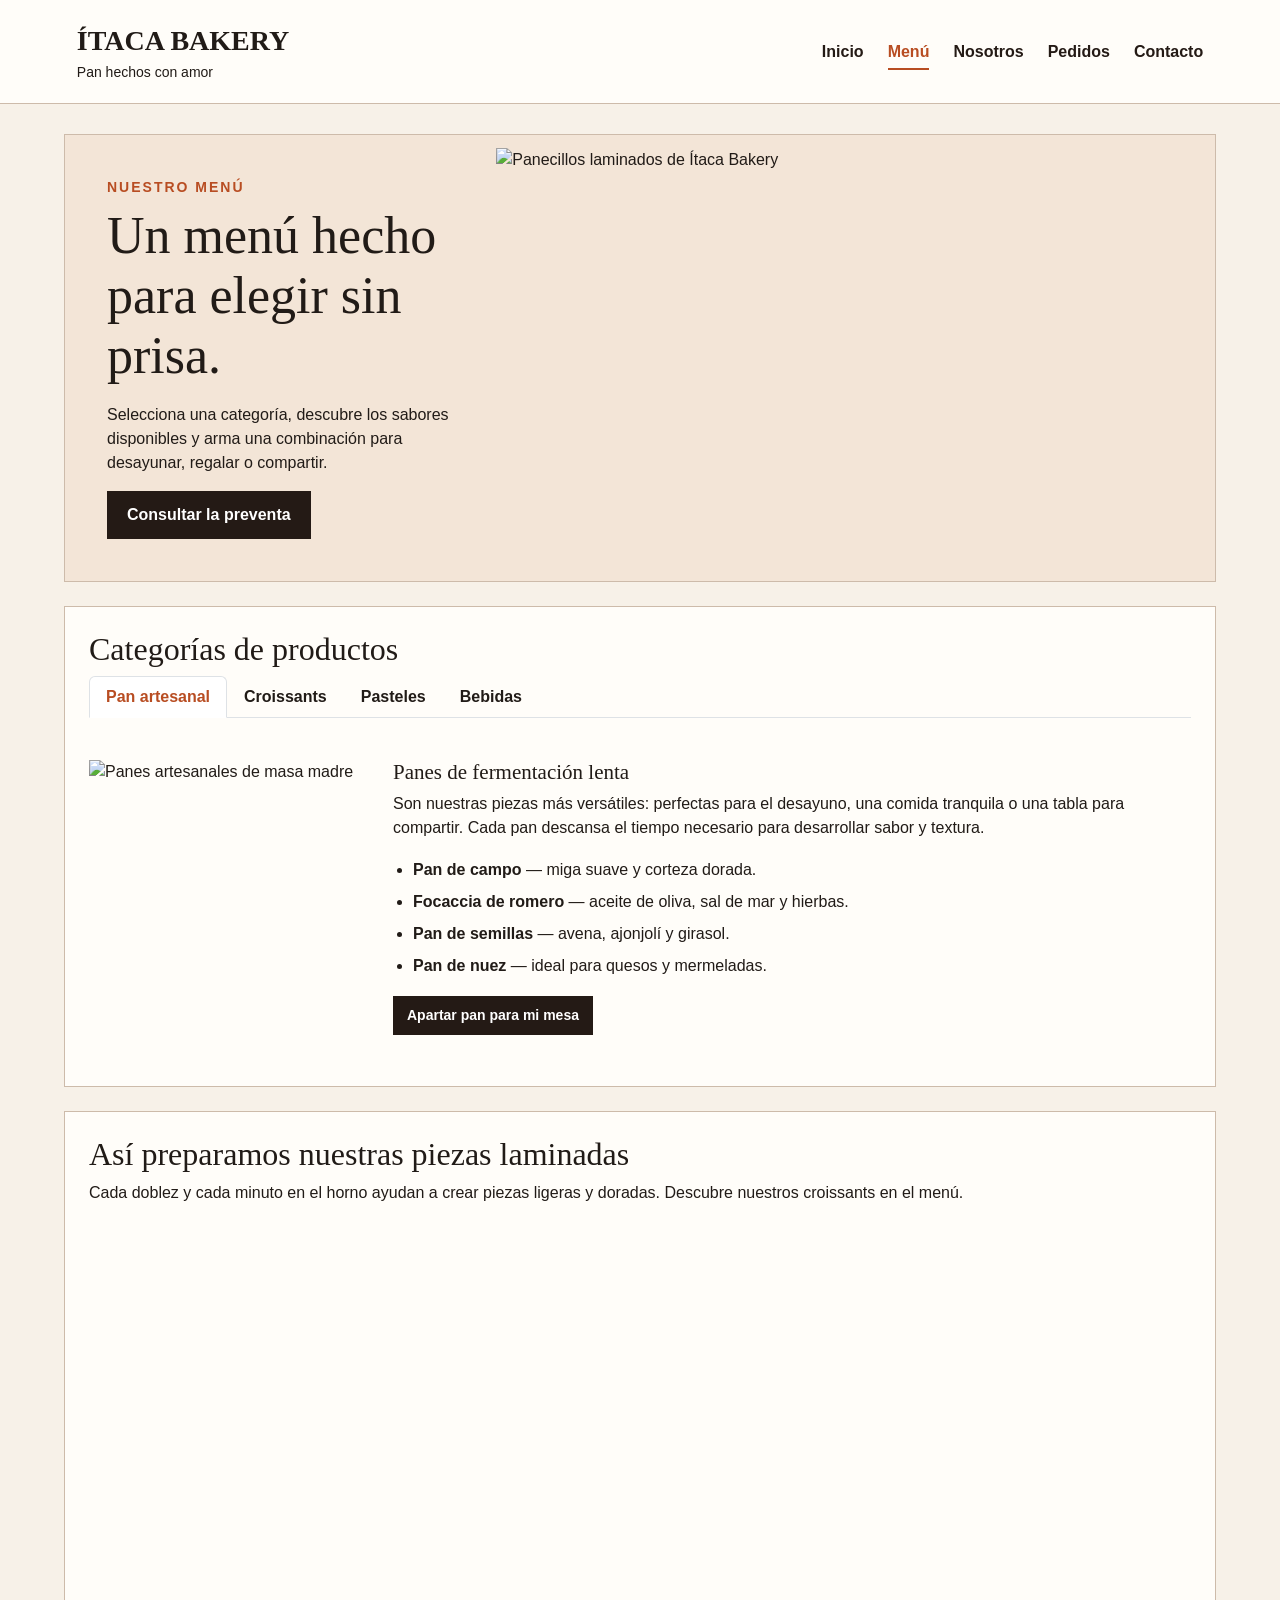
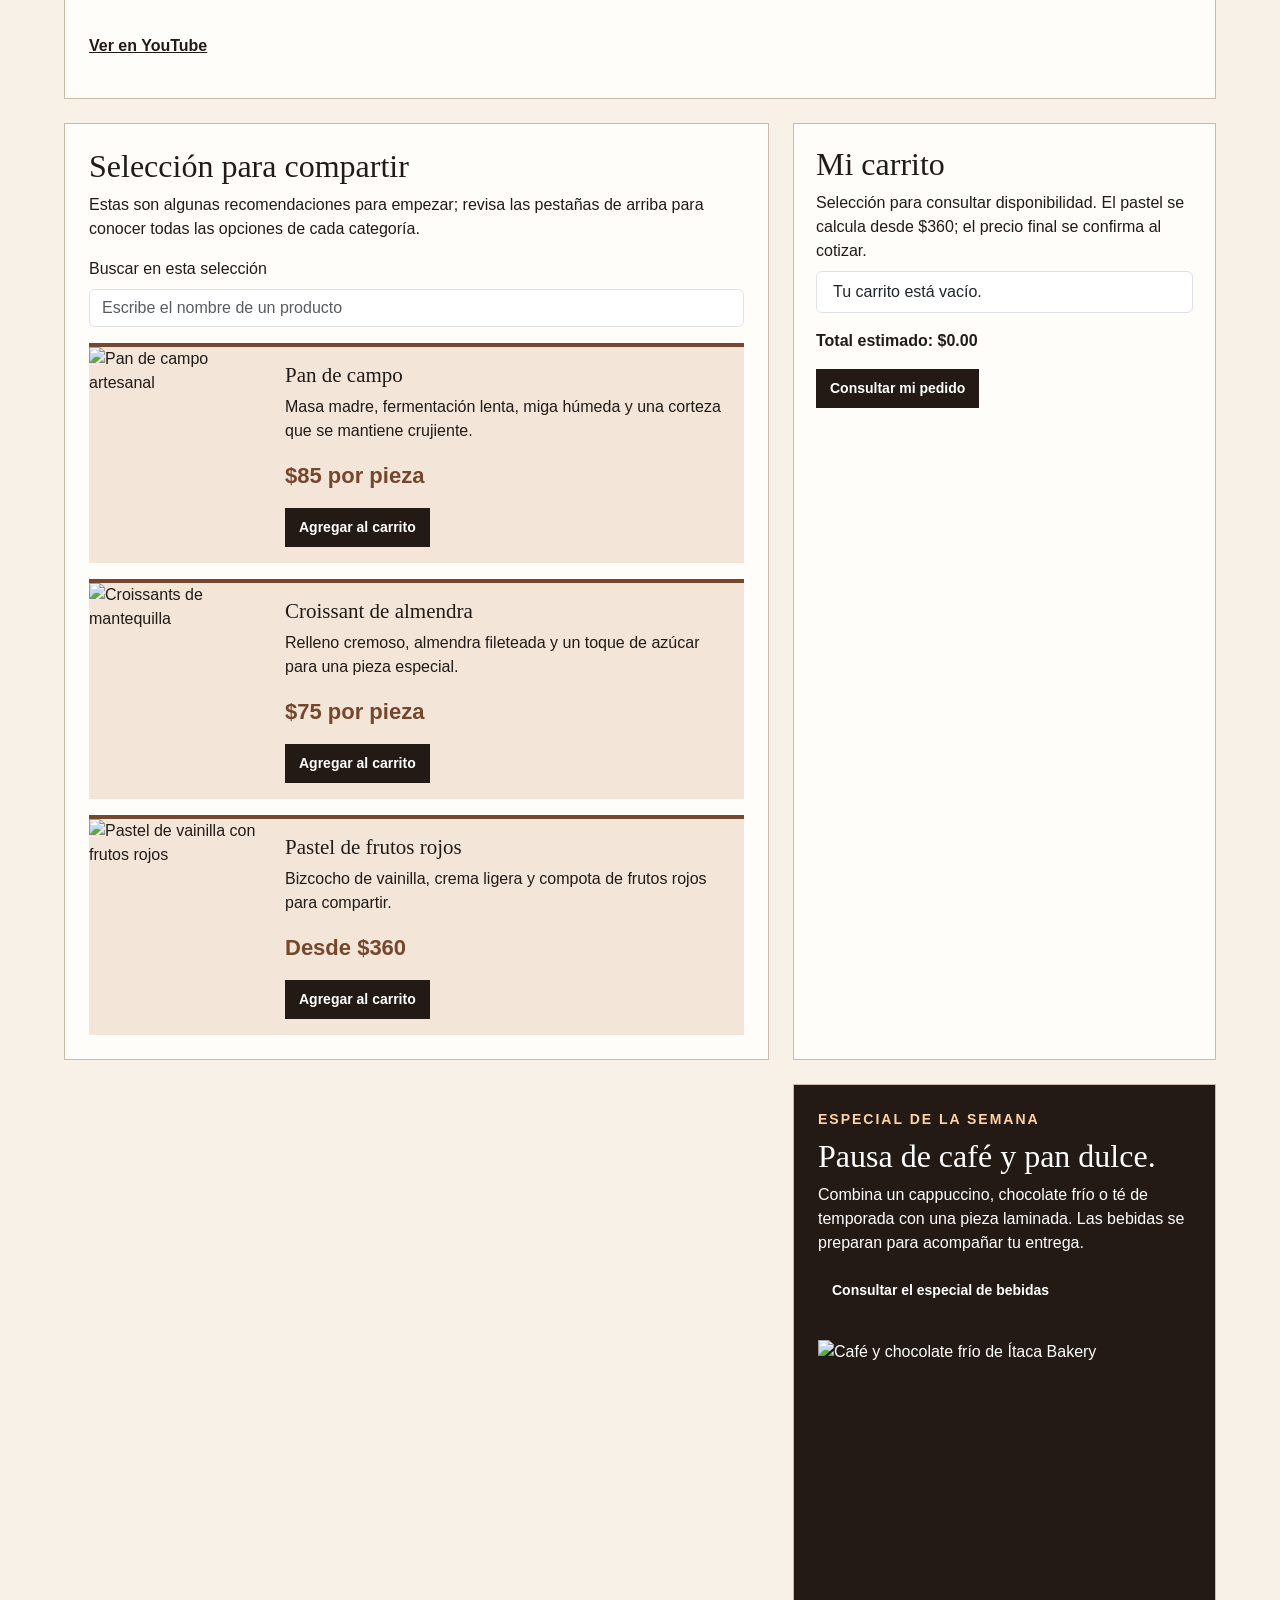
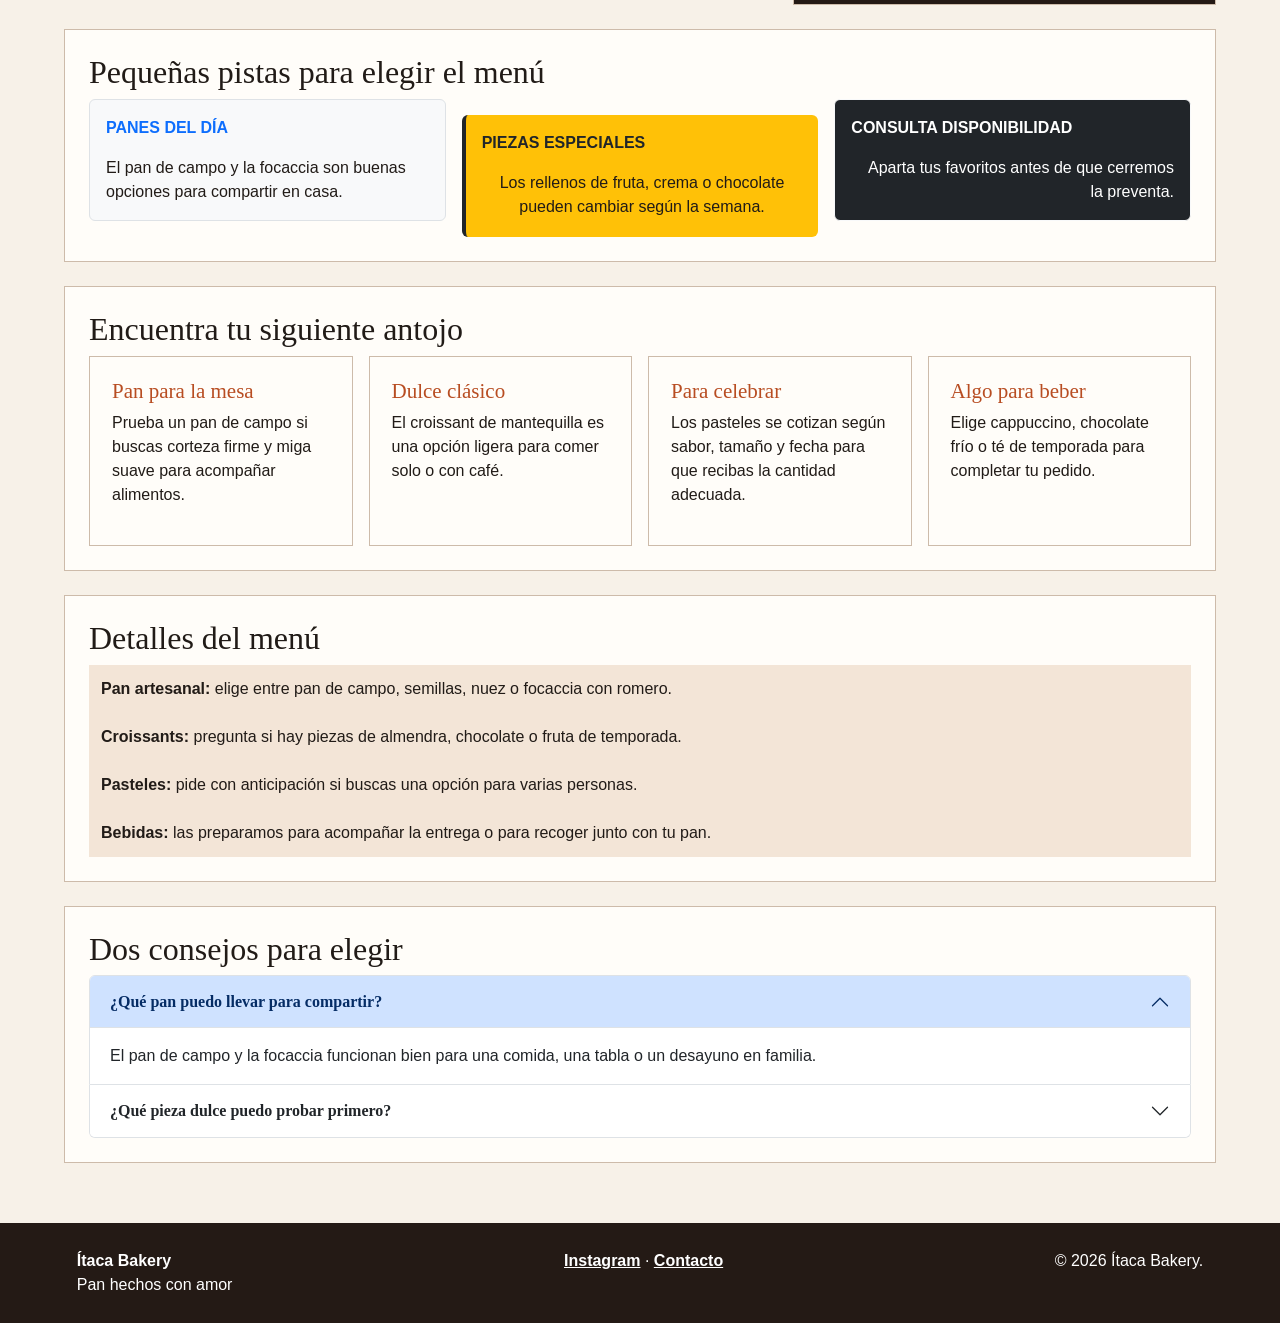
==== menu.html @ b0ea6106 "Add files via upload" ====
<!DOCTYPE html>
<html lang="es">
  <head>
    <meta charset="UTF-8">
    <meta name="viewport" content="width=device-width, initial-scale=1.0">
    <title>Menú de pan artesanal y pasteles | Ítaca Bakery</title>
    <link href="https://cdn.jsdelivr.net/npm/bootstrap@5.0.2/dist/css/bootstrap.min.css" rel="stylesheet">
    <link rel="stylesheet" href="estilos.css">
    <meta name="description" content="Conoce el menú de Ítaca Bakery: panes de masa madre, croissants, pasteles y bebidas artesanales disponibles por preventa en Roma Norte.">
  </head>
  <body>
    <header>
      <div>
        <p class="logotipo">Ítaca Bakery</p>
        <p class="sublogo">Pan hechos con amor</p>
      </div>
      <nav aria-label="Navegación principal">
        <ul>
          <li><a href="index.html">Inicio</a></li>
          <li><a class="activo" href="menu.html">Menú</a></li>
          <li><a href="nosotros.html">Nosotros</a></li>
          <li><a href="pedidos.html">Pedidos</a></li>
          <li><a href="contacto.html">Contacto</a></li>
        </ul>
      </nav>
    </header>
    <button class="boton-menu" type="button" data-bs-toggle="offcanvas" data-bs-target="#menuMovil" aria-controls="menuMovil">☰ Menú</button>
    <div class="offcanvas offcanvas-end menu-movil" tabindex="-1" id="menuMovil" aria-labelledby="tituloMenuMovil">
      <div class="offcanvas-header"><h2 class="offcanvas-title" id="tituloMenuMovil">Ítaca Bakery</h2><button type="button" class="btn-close" data-bs-dismiss="offcanvas" aria-label="Cerrar"></button></div>
      <div class="offcanvas-body"><p>Pan hechos con amor</p><ul class="menu-movil-lista"><li><a href="index.html">Inicio</a></li><li><a href="menu.html">Menú</a></li><li><a href="nosotros.html">Nosotros</a></li><li><a href="pedidos.html">Pedidos</a></li><li><a href="contacto.html">Contacto</a></li></ul></div>
    </div>
    <main class="pagina pagina-menu">
      <section class="encabezado-pagina">
        <div>
          <p class="etiqueta">NUESTRO MENÚ</p>
          <h1>Un menú hecho para elegir sin prisa.</h1>
          <p>Selecciona una categoría, descubre los sabores disponibles y arma una combinación para desayunar, regalar o compartir.</p>
          <a class="boton" href="pedidos.html">Consultar la preventa</a>
        </div>
        <img src="imagenes/menu-laminados.jpg" alt="Panecillos laminados de Ítaca Bakery">
      </section>

      <section class="catalogo-principal">
        <h2>Categorías de productos</h2>
        <ul class="nav nav-tabs pestañas-menu" id="menuTabs" role="tablist">
          <li class="nav-item" role="presentation"><button class="nav-link active" data-bs-toggle="tab" data-bs-target="#pan" type="button">Pan artesanal</button></li>
          <li class="nav-item" role="presentation"><button class="nav-link" data-bs-toggle="tab" data-bs-target="#croissants" type="button">Croissants</button></li>
          <li class="nav-item" role="presentation"><button class="nav-link" data-bs-toggle="tab" data-bs-target="#pasteles" type="button">Pasteles</button></li>
          <li class="nav-item" role="presentation"><button class="nav-link" data-bs-toggle="tab" data-bs-target="#bebidas" type="button">Bebidas</button></li>
        </ul>

        <div class="tab-content" id="menuTabsContent">
          <div class="tab-pane fade show active" id="pan">
            <div class="detalle-categoria">
              <img src="imagenes/pan-artesanal-nuevo.png" alt="Panes artesanales de masa madre">
              <div>
                <h3>Panes de fermentación lenta</h3>
                <p>Son nuestras piezas más versátiles: perfectas para el desayuno, una comida tranquila o una tabla para compartir. Cada pan descansa el tiempo necesario para desarrollar sabor y textura.</p>
                <ul class="lista-productos">
                  <li><strong>Pan de campo</strong> — miga suave y corteza dorada.</li>
                  <li><strong>Focaccia de romero</strong> — aceite de oliva, sal de mar y hierbas.</li>
                  <li><strong>Pan de semillas</strong> — avena, ajonjolí y girasol.</li>
                  <li><strong>Pan de nuez</strong> — ideal para quesos y mermeladas.</li>
                </ul>
                <a class="boton pequeno" href="pedidos.html">Apartar pan para mi mesa</a>
              </div>
            </div>
          </div>
          <div class="tab-pane fade" id="croissants">
            <div class="detalle-categoria">
              <img src="imagenes/croissants-nuevos.png" alt="Croissants dorados de Ítaca Bakery">
              <div>
                <h3>Capas crujientes, centro suave</h3>
                <p>Trabajamos la masa laminada con mantequilla para conseguir un exterior dorado y un interior ligero. Los sabores especiales cambian según la semana.</p>
                <ul class="lista-productos">
                  <li><strong>Clásico de mantequilla</strong> — el favorito para acompañar café.</li>
                  <li><strong>Almendra</strong> — relleno suave y almendra fileteada.</li>
                  <li><strong>Chocolate</strong> — barras de chocolate semiamargo.</li>
                  <li><strong>Fruta de temporada</strong> — relleno que cambia cada semana.</li>
                </ul>
                <a class="boton pequeno" href="pedidos.html">Elegir piezas laminadas</a>
              </div>
            </div>
          </div>
          <div class="tab-pane fade" id="pasteles">
            <div class="detalle-categoria">
              <img src="imagenes/pastel-frutos-rojos.png" alt="Pastel de vainilla con frutos rojos">
              <div>
                <h3>Pasteles para celebrar lo cotidiano</h3>
                <p>Tenemos rebanadas para consentirte y pasteles completos para cumpleaños, visitas o una tarde especial. Pregunta por la disponibilidad de decoración y tamaños.</p>
                <ul class="lista-productos">
                  <li><strong>Vainilla y frutos rojos</strong> — crema ligera y compota casera.</li>
                  <li><strong>Chocolate intenso</strong> — capas de pan suave y ganache.</li>
                  <li><strong>Limón</strong> — fresco, cremoso y equilibrado.</li>
                  <li><strong>Pastel personalizado</strong> — sabor y tamaño por encargo.</li>
                </ul>
                <a class="boton pequeno" href="contacto.html">Preguntar por un pastel especial</a>
              </div>
            </div>
          </div>
          <div class="tab-pane fade" id="bebidas">
            <div class="detalle-categoria">
              <img src="imagenes/bebidas-itaca.png" alt="Cappuccino y bebida fría de Ítaca Bakery">
              <div>
                <h3>Bebidas que acompañan bien</h3>
                <p>Una bebida cambia por completo la experiencia de una pieza recién horneada. Pregunta cuáles tenemos disponibles el día de tu entrega.</p>
                <ul class="lista-productos">
                  <li><strong>Cappuccino</strong> — espresso, leche vaporizada y espuma.</li>
                  <li><strong>Chocolate frío</strong> — cremoso y con cacao.</li>
                  <li><strong>Café americano</strong> — suave y aromático.</li>
                  <li><strong>Té de temporada</strong> — opción ligera para acompañar pan dulce.</li>
                </ul>
                <a class="boton pequeno" href="contacto.html">Consultar bebidas disponibles</a>
              </div>
            </div>
          </div>
        </div>
      </section>

      <section class="video-pagina video-derecha" aria-labelledby="titulo-video-pagina">
        <h2 id="titulo-video-pagina">Así preparamos nuestras piezas laminadas</h2>
        <p>Cada doblez y cada minuto en el horno ayudan a crear piezas ligeras y doradas. Descubre nuestros croissants en el menú.</p>
        <div class="ratio ratio-16x9">
          <iframe width="560" height="315" src="https://www.youtube.com/embed/9eQpU5Z_J2E?si=2o22DuNIOxbNjfcf" title="Así preparamos nuestras piezas laminadas" frameborder="0" loading="lazy" allow="accelerometer; autoplay; clipboard-write; encrypted-media; gyroscope; picture-in-picture; web-share" referrerpolicy="strict-origin-when-cross-origin" allowfullscreen></iframe>
        </div>
        <p class="mt-2"><a href="https://www.youtube.com/watch?v=9eQpU5Z_J2E" target="_blank" rel="noopener noreferrer">Ver en YouTube</a></p>
      </section>
      <section class="seleccion-menu">
        <h2>Selección para compartir</h2>
        <p>Estas son algunas recomendaciones para empezar; revisa las pestañas de arriba para conocer todas las opciones de cada categoría.</p>
        <label class="form-label" for="buscador">Buscar en esta selección</label>
        <input class="form-control mb-3" id="buscador" type="search" placeholder="Escribe el nombre de un producto">
        <div class="tres-columnas">
          <article id="pan-artesanal" class="producto" data-precio="85">
            <img src="imagenes/pan-artesanal-nuevo.png" alt="Pan de campo artesanal">
            <div class="producto-texto">
              <h3>Pan de campo</h3>
              <p>Masa madre, fermentación lenta, miga húmeda y una corteza que se mantiene crujiente.</p>
              <p class="precio">$85 por pieza</p>
              <button class="boton pequeno btn-agregar" type="button">Agregar al carrito</button>
            </div>
          </article>
          <article id="croissants-destacados" class="producto" data-precio="75">
            <img src="imagenes/croissants-nuevos.png" alt="Croissants de mantequilla">
            <div class="producto-texto">
              <h3>Croissant de almendra</h3>
              <p>Relleno cremoso, almendra fileteada y un toque de azúcar para una pieza especial.</p>
              <p class="precio">$75 por pieza</p>
              <button class="boton pequeno btn-agregar" type="button">Agregar al carrito</button>
            </div>
          </article>
          <article id="pasteles-destacados" class="producto" data-precio="360">
            <img src="imagenes/pastel-frutos-rojos.png" alt="Pastel de vainilla con frutos rojos">
            <div class="producto-texto">
              <h3>Pastel de frutos rojos</h3>
              <p>Bizcocho de vainilla, crema ligera y compota de frutos rojos para compartir.</p>
              <p class="precio">Desde $360</p>
              <button class="boton pequeno btn-agregar" type="button">Agregar al carrito</button>
            </div>
          </article>
        </div>
      </section>

      <section class="caja" aria-labelledby="titulo-carrito">
        <h2 id="titulo-carrito">Mi carrito</h2>
        <p class="mb-2">Selección para consultar disponibilidad. El pastel se calcula desde $360; el precio final se confirma al cotizar.</p>
        <ul class="list-group mb-3" id="carrito" aria-live="polite"></ul>
        <p class="fw-bold">Total estimado: <span id="total-carrito">$0.00</span></p>
        <a class="boton pequeno" href="contacto.html">Consultar mi pedido</a>
      </section>

      <section id="bebidas-especial" class="especial">
        <div>
          <p class="etiqueta">ESPECIAL DE LA SEMANA</p>
          <h2>Pausa de café y pan dulce.</h2>
          <p>Combina un cappuccino, chocolate frío o té de temporada con una pieza laminada. Las bebidas se preparan para acompañar tu entrega.</p>
          <a class="boton pequeno" href="contacto.html">Consultar el especial de bebidas</a>
        </div>
        <img src="imagenes/bebidas-itaca.png" alt="Café y chocolate frío de Ítaca Bakery">
      </section>

      <section class="utilidades-bootstrap" aria-labelledby="titulo-detalles-menu">
        <h2 id="titulo-detalles-menu">Pequeñas pistas para elegir el menú</h2>
        <div class="tres-columnas">
          <div class="p-3 mb-3 bg-light border rounded">
            <p class="text-primary text-uppercase fw-bold">Panes del día</p>
            <p class="text-start mb-0">El pan de campo y la focaccia son buenas opciones para compartir en casa.</p>
          </div>
          <div class="p-3 mt-3 bg-warning border-start border-4 border-dark rounded">
            <p class="text-dark text-uppercase fw-bold">Piezas especiales</p>
            <p class="text-center mb-0">Los rellenos de fruta, crema o chocolate pueden cambiar según la semana.</p>
          </div>
          <div class="p-3 mb-3 bg-dark border border-light rounded">
            <p class="text-white text-uppercase fw-bold">Consulta disponibilidad</p>
            <p class="text-white text-end mb-0">Aparta tus favoritos antes de que cerremos la preventa.</p>
          </div>
        </div>
      </section>

      <section class="informacion-destacada" aria-labelledby="titulo-breakpoints-menu">
        <h2 id="titulo-breakpoints-menu">Encuentra tu siguiente antojo</h2>
        <div class="cuatro-columnas">
          <div class="caja"><h3>Pan para la mesa</h3><p>Prueba un pan de campo si buscas corteza firme y miga suave para acompañar alimentos.</p></div>
          <div class="caja"><h3>Dulce clásico</h3><p>El croissant de mantequilla es una opción ligera para comer solo o con café.</p></div>
          <div class="caja"><h3>Para celebrar</h3><p>Los pasteles se cotizan según sabor, tamaño y fecha para que recibas la cantidad adecuada.</p></div>
          <div class="caja"><h3>Algo para beber</h3><p>Elige cappuccino, chocolate frío o té de temporada para completar tu pedido.</p></div>
        </div>
      </section>

      <section class="contenedores-bootstrap" aria-labelledby="titulo-contenedores-menu">
        <h2 id="titulo-contenedores-menu">Detalles del menú</h2>
        <div class="nota"><strong>Pan artesanal:</strong> elige entre pan de campo, semillas, nuez o focaccia con romero.</div>
        <div class="nota"><strong>Croissants:</strong> pregunta si hay piezas de almendra, chocolate o fruta de temporada.</div>
        <div class="nota"><strong>Pasteles:</strong> pide con anticipación si buscas una opción para varias personas.</div>
        <div class="nota"><strong>Bebidas:</strong> las preparamos para acompañar la entrega o para recoger junto con tu pan.</div>
      </section>

      <section class="componentes-bootstrap" aria-labelledby="titulo-acordeon-menu">
        <h2 id="titulo-acordeon-menu">Dos consejos para elegir</h2>
        <div class="accordion" id="acordeonMenu">
          <div class="accordion-item">
            <h3 class="accordion-header" id="tituloAcordeonPan"><button class="accordion-button" type="button" data-bs-toggle="collapse" data-bs-target="#acordeonPan" aria-expanded="true" aria-controls="acordeonPan">¿Qué pan puedo llevar para compartir?</button></h3>
            <div id="acordeonPan" class="accordion-collapse collapse show" aria-labelledby="tituloAcordeonPan" data-bs-parent="#acordeonMenu"><div class="accordion-body">El pan de campo y la focaccia funcionan bien para una comida, una tabla o un desayuno en familia.</div></div>
          </div>
          <div class="accordion-item">
            <h3 class="accordion-header" id="tituloAcordeonDulce"><button class="accordion-button collapsed" type="button" data-bs-toggle="collapse" data-bs-target="#acordeonDulce" aria-expanded="false" aria-controls="acordeonDulce">¿Qué pieza dulce puedo probar primero?</button></h3>
            <div id="acordeonDulce" class="accordion-collapse collapse" aria-labelledby="tituloAcordeonDulce" data-bs-parent="#acordeonMenu"><div class="accordion-body">Elige un croissant de mantequilla si buscas algo clásico o uno relleno si quieres un sabor más especial.</div></div>
          </div>
        </div>
      </section>
    </main>

    <footer>
      <div><strong>Ítaca Bakery</strong><br>Pan hechos con amor</div>
      <div><a href="https://www.instagram.com/" target="_blank" rel="noopener noreferrer">Instagram</a> · <a href="contacto.html">Contacto</a></div>
      <p>&copy; 2026 Ítaca Bakery.</p>
    </footer>
    <script src="https://cdn.jsdelivr.net/npm/bootstrap@5.0.2/dist/js/bootstrap.bundle.min.js"></script>
    <script src="avance10.js"></script>
  </body>
</html>
---- estilos.css ----
:root {
  --fondo: #f7f1e8;
  --blanco: #fffdf9;
  --texto: #211b17;
  --cafe: #75472d;
  --cafe-oscuro: #241a15;
  --naranja: #b84d22;
  --linea: #cdbbaa;
  --suave: #f3e5d7;
}

* { box-sizing: border-box; }
body { margin: 0; background: var(--fondo); color: var(--texto); font-family: Arial, Helvetica, sans-serif; line-height: 1.5; }
img { display: block; width: 100%; }
a { color: var(--cafe-oscuro); font-weight: bold; }
header { display: flex; align-items: center; justify-content: space-between; gap: 30px; padding: 20px 6%; background: var(--blanco); border-bottom: 1px solid var(--linea); }
.logotipo { margin: 0; font-family: Georgia, 'Times New Roman', serif; font-size: 28px; font-weight: bold; text-transform: uppercase; }
.sublogo { margin: 0; font-size: 14px; }
nav ul { display: flex; flex-wrap: wrap; gap: 24px; margin: 0; padding: 0; list-style: none; }
nav a { text-decoration: none; }
nav a:hover, nav a.activo { color: var(--naranja); }
nav a.activo { border-bottom: 2px solid var(--naranja); padding-bottom: 8px; }
header nav { display: block; }
main { width: 90%; max-width: 1200px; margin: 30px auto 60px; }
.distribucion-principal { display: grid; grid-template-columns: 1fr 280px; gap: 24px; }
section, aside section { margin-bottom: 24px; padding: 24px; background: var(--blanco); border: 1px solid var(--linea); }
h1, h2, h3 { margin-top: 0; font-family: Georgia, 'Times New Roman', serif; line-height: 1.15; }
h1 { margin-bottom: 18px; font-size: 52px; }
h2 { font-size: 32px; }
h3 { font-size: 21px; }
.etiqueta { margin: 0 0 8px; color: var(--naranja); font-size: 14px; font-weight: bold; letter-spacing: 2px; }
.introduccion { font-size: 18px; }
.boton, button { display: inline-block; padding: 12px 20px; border: 0; background: var(--cafe-oscuro); color: white; font: inherit; font-weight: bold; text-decoration: none; cursor: pointer; }
.boton:hover, button:hover { background: var(--naranja); }
.boton.pequeno { padding: 9px 14px; font-size: 14px; }
.presentacion { display: grid; grid-template-columns: 1fr 1fr; align-items: center; padding: 0; overflow: hidden; }
.presentacion-texto { padding: 42px; }
.imagen-principal img { height: 430px; object-fit: cover; }
figure { margin: 0; }
figcaption { padding: 10px; background: var(--cafe-oscuro); color: white; font-size: 13px; }
.productos-contenido { display: grid; grid-template-columns: 1fr .85fr; gap: 20px; }
.tarjetas-productos { display: grid; grid-template-columns: repeat(3, 1fr); gap: 12px; }
.tarjetas-productos article { padding: 0; overflow: hidden; }
.tarjetas-productos article img { height: 150px; object-fit: cover; }
.tarjeta-producto-texto { padding: 16px; }
.tarjeta-producto-texto p { min-height: 105px; }
article { padding: 18px; background: var(--suave); border-top: 4px solid var(--cafe); }
article p { min-height: 72px; }
.imagen-productos img { height: 220px; object-fit: cover; }
.tarjeta-enlace { background: var(--suave); }
aside { align-self: start; }
aside nav ul { display: block; }
aside nav li { margin-bottom: 12px; }
.pagina { width: 90%; max-width: 1200px; margin: 30px auto 60px; }
.encabezado-pagina { display: grid; grid-template-columns: 1fr 1.4fr; align-items: center; gap: 30px; }
.encabezado-pagina img { height: 280px; object-fit: cover; }
.cuatro-columnas, .tres-columnas { display: grid; grid-template-columns: repeat(4, 1fr); gap: 16px; }
.tres-columnas { grid-template-columns: repeat(3, 1fr); }
.caja { padding: 22px; background: var(--blanco); border: 1px solid var(--linea); }
.caja h3, .caja h4 { color: var(--naranja); }
.producto { padding: 0; overflow: hidden; }
.producto img { height: 160px; object-fit: cover; }
.producto-texto { padding: 16px; }
.precio { color: var(--cafe); font-size: 22px; font-weight: bold; }
.categorias { display: flex; gap: 12px; }
.categorias a { padding: 10px 20px; background: var(--suave); text-decoration: none; }
.pestañas-menu { margin-bottom: 20px; padding-left: 0; list-style: none; }
.pestañas-menu .nav-link { color: var(--texto); font-weight: bold; }
.pestañas-menu .nav-link.active { color: var(--naranja); }
.tab-pane { padding: 10px 0; }
.detalle-categoria { display: grid; grid-template-columns: 280px 1fr; gap: 24px; align-items: start; padding: 12px 0; }
.detalle-categoria img { height: 280px; object-fit: cover; }
.lista-productos { margin: 18px 0; padding-left: 20px; }
.lista-productos li { margin-bottom: 8px; }
.form-check-input { width: 1em !important; padding: 0; }
.input-group .form-control { width: 1%; }
.especial { display: grid; grid-template-columns: 1fr 1fr; align-items: center; gap: 30px; background: var(--suave); }
.especial img { height: 180px; object-fit: cover; }
.pasos { display: grid; grid-template-columns: repeat(3, 1fr); gap: 20px; }
.paso { padding: 20px; background: var(--blanco); border: 1px solid var(--linea); }
.numero { display: block; width: 42px; height: 42px; margin-bottom: 16px; padding-top: 8px; border-radius: 50%; background: var(--suave); color: var(--naranja); text-align: center; font-size: 22px; font-weight: bold; }
.tabla { width: 100%; border-collapse: collapse; background: var(--blanco); }
.tabla th, .tabla td { padding: 12px; border: 1px solid var(--linea); text-align: left; }
.tabla th { background: var(--suave); }
.nota { padding: 12px; background: var(--suave); }
.contactos { display: grid; grid-template-columns: repeat(4, 1fr); gap: 16px; }
.contacto { min-height: 180px; padding: 20px; background: var(--blanco); border: 1px solid var(--linea); }
form { display: grid; gap: 10px; max-width: 650px; }
input, textarea, select { width: 100%; padding: 12px; border: 1px solid var(--linea); font: inherit; }
textarea { min-height: 120px; }
.preguntas p { padding: 12px 0; border-bottom: 1px solid var(--linea); }
footer { display: flex; justify-content: space-between; gap: 20px; padding: 26px 6%; background: var(--cafe-oscuro); color: white; }
footer a { color: white; }
footer p { margin: 0; }

/* Ajustes especiales de la página de inicio */
.inicio-principal .distribucion-principal { display: block; }
.hero-inicio { grid-template-columns: 1.1fr .9fr; min-height: 500px; }
.hero-inicio .presentacion-texto { padding: 56px; }
.hero-inicio h1 { max-width: 560px; font-size: 58px; }
.hero-inicio .introduccion { max-width: 560px; }
.hero-inicio .imagen-principal img { height: 500px; }
.hero-detalles { margin: 26px 0 0; padding: 0; list-style: none; }
.hero-detalles li { margin-bottom: 8px; color: var(--cafe); font-weight: bold; }
.hero-detalles li::before { content: "✓ "; color: var(--naranja); }
.inicio-principal .productos-contenido { grid-template-columns: 1.2fr .8fr; }
.llamada-inicio { display: flex; align-items: center; justify-content: space-between; gap: 30px; background: var(--suave); }
.llamada-inicio p { max-width: 720px; }
.accesos-inicio { display: grid; grid-template-columns: repeat(3, 1fr); gap: 16px; margin-top: 24px; }
.accesos-inicio > h2 { grid-column: 1 / -1; margin-bottom: 0; }
.accesos-inicio section { min-height: 190px; margin: 0; }
.accesos-inicio h3 { color: var(--naranja); }

/* Composición propia para cada página */
.pagina-menu {
  display: grid;
  grid-template-columns: minmax(0, 1.25fr) minmax(290px, .75fr);
  gap: 24px;
  width: 90%;
  max-width: 1320px;
}
.pagina-menu > section,
.pagina-nosotros > section,
.pagina-contacto > section { margin-bottom: 0; }
.pagina-menu > .encabezado-pagina,
.pagina-menu > .catalogo-principal,
.pagina-menu > .utilidades-bootstrap,
.pagina-menu > .informacion-destacada,
.pagina-menu > .contenedores-bootstrap,
.pagina-menu > .componentes-bootstrap { grid-column: 1 / -1; }
.pagina-menu .encabezado-pagina {
  grid-template-columns: .75fr 1.25fr;
  gap: 0;
  padding: 0;
  overflow: hidden;
  background: var(--suave);
}
.pagina-menu .encabezado-pagina > div { padding: 42px; }
.pagina-menu .encabezado-pagina img { height: 420px; }
.pagina-menu .seleccion-menu { grid-column: 1; }
.pagina-menu .seleccion-menu .tres-columnas { grid-template-columns: 1fr; }
.pagina-menu .seleccion-menu .producto {
  display: grid;
  grid-template-columns: 180px 1fr;
}
.pagina-menu .seleccion-menu .producto img { height: 100%; }
.pagina-menu .seleccion-menu .producto p { min-height: 0; }
.pagina-menu .especial {
  grid-column: 2;
  grid-template-columns: 1fr;
  align-self: start;
  background: var(--cafe-oscuro);
  color: white;
}
.pagina-menu .especial h2 { color: white; }
.pagina-menu .especial .etiqueta { color: #ffd3a4; }
.pagina-menu .especial img { height: 240px; }

.pagina-nosotros {
  display: grid;
  grid-template-columns: .9fr 1.1fr;
  gap: 24px;
  width: 90%;
  max-width: 1250px;
}
.pagina-nosotros > .encabezado-pagina,
.pagina-nosotros > .valores-nosotros,
.pagina-nosotros > .filosofia-nosotros,
.pagina-nosotros > .utilidades-bootstrap,
.pagina-nosotros > .informacion-destacada,
.pagina-nosotros > .contenedores-bootstrap,
.pagina-nosotros > .componentes-bootstrap { grid-column: 1 / -1; }
.pagina-nosotros .encabezado-pagina {
  grid-template-columns: .85fr 1.15fr;
  gap: 0;
  padding: 0;
  background: var(--suave);
  overflow: hidden;
}
.pagina-nosotros .encabezado-pagina img { order: -1; height: 400px; }
.pagina-nosotros .encabezado-pagina > div { padding: 46px; }
.pagina-nosotros .valores-nosotros .cuatro-columnas { grid-template-columns: repeat(2, 1fr); }
.pagina-nosotros .productos-nosotros { grid-column: 1; }
.pagina-nosotros .productos-nosotros .tres-columnas { grid-template-columns: 1fr; }
.pagina-nosotros .relato-adicional {
  grid-column: 2;
  align-self: start;
  background: var(--suave);
}
.pagina-nosotros .filosofia-nosotros {
  grid-template-columns: 1fr;
  text-align: center;
  background: var(--cafe-oscuro);
  color: white;
}
.pagina-nosotros .filosofia-nosotros h2 { color: white; }

.pagina-pedidos { width: 90%; max-width: 920px; }
.pagina-pedidos .encabezado-pagina {
  grid-template-columns: 1fr;
  gap: 0;
  padding: 0;
  text-align: center;
  overflow: hidden;
}
.pagina-pedidos .encabezado-pagina > div { padding: 42px 50px; }
.pagina-pedidos .encabezado-pagina img { height: 210px; }
.pagina-pedidos .pasos {
  grid-template-columns: 1fr;
  max-width: 720px;
  margin: 0 auto;
}
.pagina-pedidos .paso { border-left: 5px solid var(--naranja); }
.pagina-pedidos .paso h2 { font-size: 27px; }
.pagina-pedidos .seccion-pestañas { background: var(--suave); }
.pagina-pedidos .tres-columnas { grid-template-columns: 1fr; }
.pagina-pedidos .especial { grid-template-columns: 1fr; text-align: center; }

.pagina-contacto {
  display: grid;
  grid-template-columns: .8fr 1.2fr;
  gap: 24px;
  width: 90%;
  max-width: 1300px;
}
.pagina-contacto > .encabezado-pagina,
.pagina-contacto > #redes,
.pagina-contacto > .utilidades-bootstrap,
.pagina-contacto > .informacion-destacada,
.pagina-contacto > .contenedores-bootstrap,
.pagina-contacto > .componentes-bootstrap { grid-column: 1 / -1; }
.pagina-contacto .encabezado-pagina {
  grid-template-columns: 1.2fr .8fr;
  gap: 0;
  padding: 0;
  overflow: hidden;
  background: var(--suave);
}
.pagina-contacto .encabezado-pagina > div { padding: 44px; }
.pagina-contacto .encabezado-pagina img { height: 360px; }
.pagina-contacto .contactos { grid-template-columns: repeat(2, 1fr); }
.pagina-contacto .contacto:nth-child(2),
.pagina-contacto .contacto:nth-child(3) { background: var(--suave); }
.pagina-contacto #horarios { grid-column: 1; }
.pagina-contacto .preguntas { grid-column: 2; }
.pagina-contacto .seccion-pestañas { grid-column: 1; align-self: start; }
.pagina-contacto .formulario-contacto { grid-column: 2; }
.pagina-contacto .formulario-contacto form { max-width: none; }

/* Navegación móvil y adaptación de pantalla */
.boton-menu { display: none; margin: 12px 6% 0 auto; background: var(--naranja); }
.menu-movil { background: var(--blanco); }
.menu-movil .offcanvas-title { color: var(--cafe-oscuro); font-size: 28px; }
.menu-movil-lista { margin: 20px 0; padding: 0 !important; list-style: none !important; }
.menu-movil-lista li { margin: 0; padding: 0; list-style: none; }
.menu-movil .offcanvas-body a { display: block; padding: 12px 0; border-bottom: 1px solid var(--linea); text-decoration: none; }
.menu-movil .offcanvas-body a:hover { color: var(--naranja); }

@media (max-width: 900px) {
  header { padding: 18px 5%; }
  header nav { display: none; }
  .boton-menu { display: block; }
  main, .pagina, .pagina-menu, .pagina-nosotros, .pagina-pedidos, .pagina-contacto { width: 92%; }
  .distribucion-principal, .presentacion, .productos-contenido, .encabezado-pagina, .especial, .detalle-categoria, .hero-inicio, .inicio-principal .productos-contenido, .llamada-inicio, .pagina-menu, .pagina-nosotros, .pagina-contacto { grid-template-columns: 1fr; }
  .pagina-menu > section, .pagina-nosotros > section, .pagina-contacto > section { margin-bottom: 24px; }
  .pagina-menu .encabezado-pagina, .pagina-nosotros .encabezado-pagina, .pagina-contacto .encabezado-pagina { grid-template-columns: 1fr; }
  .pagina-menu .especial, .pagina-nosotros .relato-adicional, .pagina-contacto #horarios, .pagina-contacto .preguntas, .pagina-contacto .seccion-pestañas, .pagina-contacto .formulario-contacto { grid-column: auto; }
  .hero-inicio .presentacion-texto { padding: 36px; }
  .hero-inicio h1 { font-size: 46px; }
  .hero-inicio .imagen-principal img { height: 360px; }
  .llamada-inicio { display: block; }
  .llamada-inicio .boton { margin-top: 12px; }
  .cuatro-columnas, .contactos { grid-template-columns: repeat(2, 1fr); }
}

@media (max-width: 600px) {
  header { align-items: flex-start; padding: 16px 5%; }
  .logotipo { font-size: 24px; }
  .boton-menu { margin-right: 5%; }
  h1, .hero-inicio h1 { font-size: 40px; }
  h2 { font-size: 28px; }
  section, aside section { padding: 18px; }
  .tarjetas-productos, .tres-columnas, .pasos, .cuatro-columnas, .contactos, .accesos-inicio, .pagina-nosotros .valores-nosotros .cuatro-columnas, .pagina-nosotros .productos-nosotros .tres-columnas, .pagina-contacto .contactos { grid-template-columns: 1fr; }
  .presentacion-texto, .hero-inicio .presentacion-texto, .pagina-menu .encabezado-pagina > div, .pagina-nosotros .encabezado-pagina > div, .pagina-contacto .encabezado-pagina > div, .pagina-pedidos .encabezado-pagina > div { padding: 26px; }
  .imagen-principal img, .hero-inicio .imagen-principal img { height: 280px; }
  .pagina-menu .encabezado-pagina img, .pagina-nosotros .encabezado-pagina img, .pagina-contacto .encabezado-pagina img { height: 260px; }
  .pagina-menu .seleccion-menu .producto { grid-template-columns: 1fr; }
  .pagina-menu .seleccion-menu .producto img { height: 200px; }
  .detalle-categoria { padding: 0; }
  footer { display: block; padding: 24px 5%; }
  footer div, footer p { margin-bottom: 12px; }
}

/* Avances 12 y 13: medios externos y acceso a WhatsApp */
.mapa-contacto { grid-column: 1 / -1; }
.mapa-contacto .ratio { max-width: 760px; border-radius: 12px; overflow: hidden; }
.whatsapp-flotante { position: fixed; right: 20px; bottom: 20px; z-index: 1030; display: inline-flex; align-items: center; gap: 8px; padding: 12px 18px; border-radius: 999px; background: #1d7541; color: #fff; font-weight: bold; text-decoration: none; box-shadow: 0 3px 12px rgba(0,0,0,.25); }
.whatsapp-flotante:hover, .whatsapp-flotante:focus { background: #155c32; color: #fff; }
.whatsapp-flotante .bi { font-size: 1.3rem; }
@media (max-width: 600px) { .whatsapp-flotante { right: 12px; bottom: 12px; padding: 10px 14px; } }


/* Avance 12: videos adaptables con distintas alineaciones */
.video-pagina { grid-column: 1 / -1; }
.video-pagina .ratio { max-width: 720px; border-radius: 12px; overflow: hidden; }
.video-centro .ratio { margin-inline: auto; }
.video-derecha .ratio { margin-left: auto; }
.video-izquierda .ratio { margin-right: auto; }
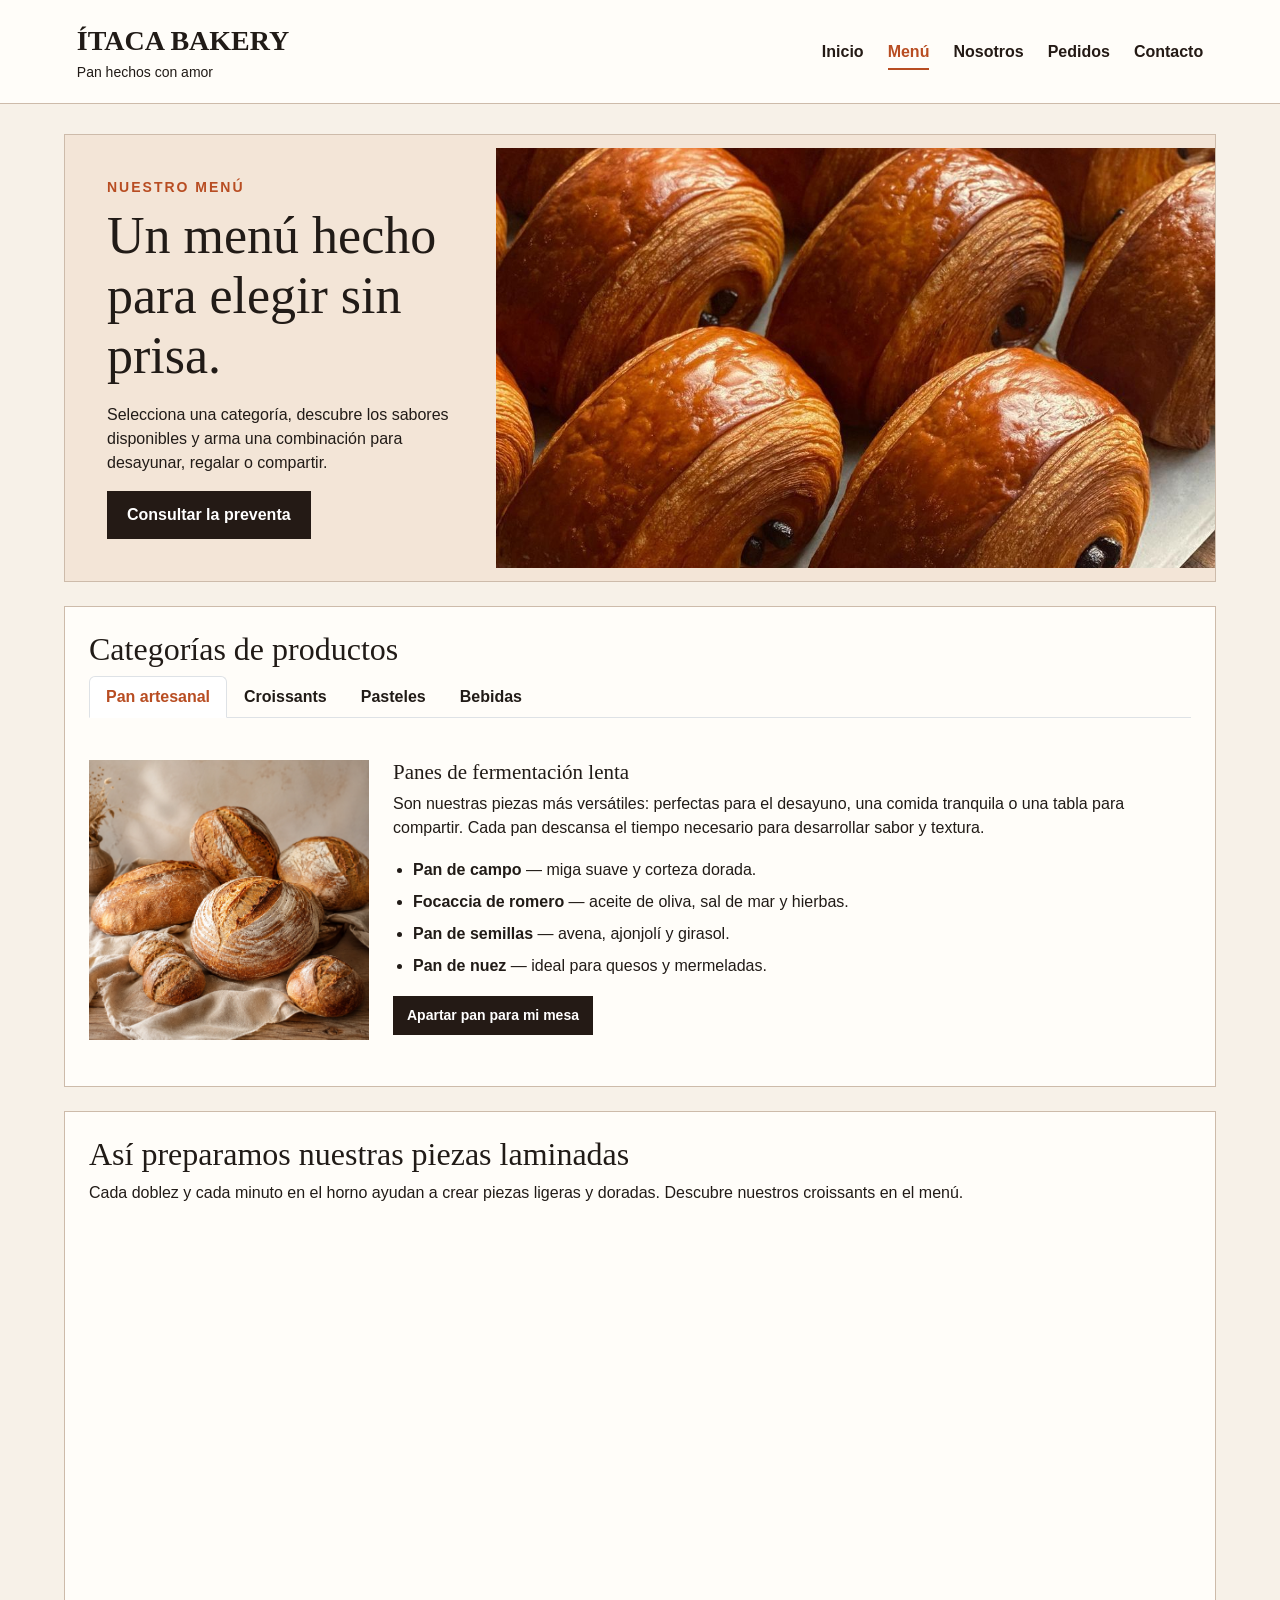
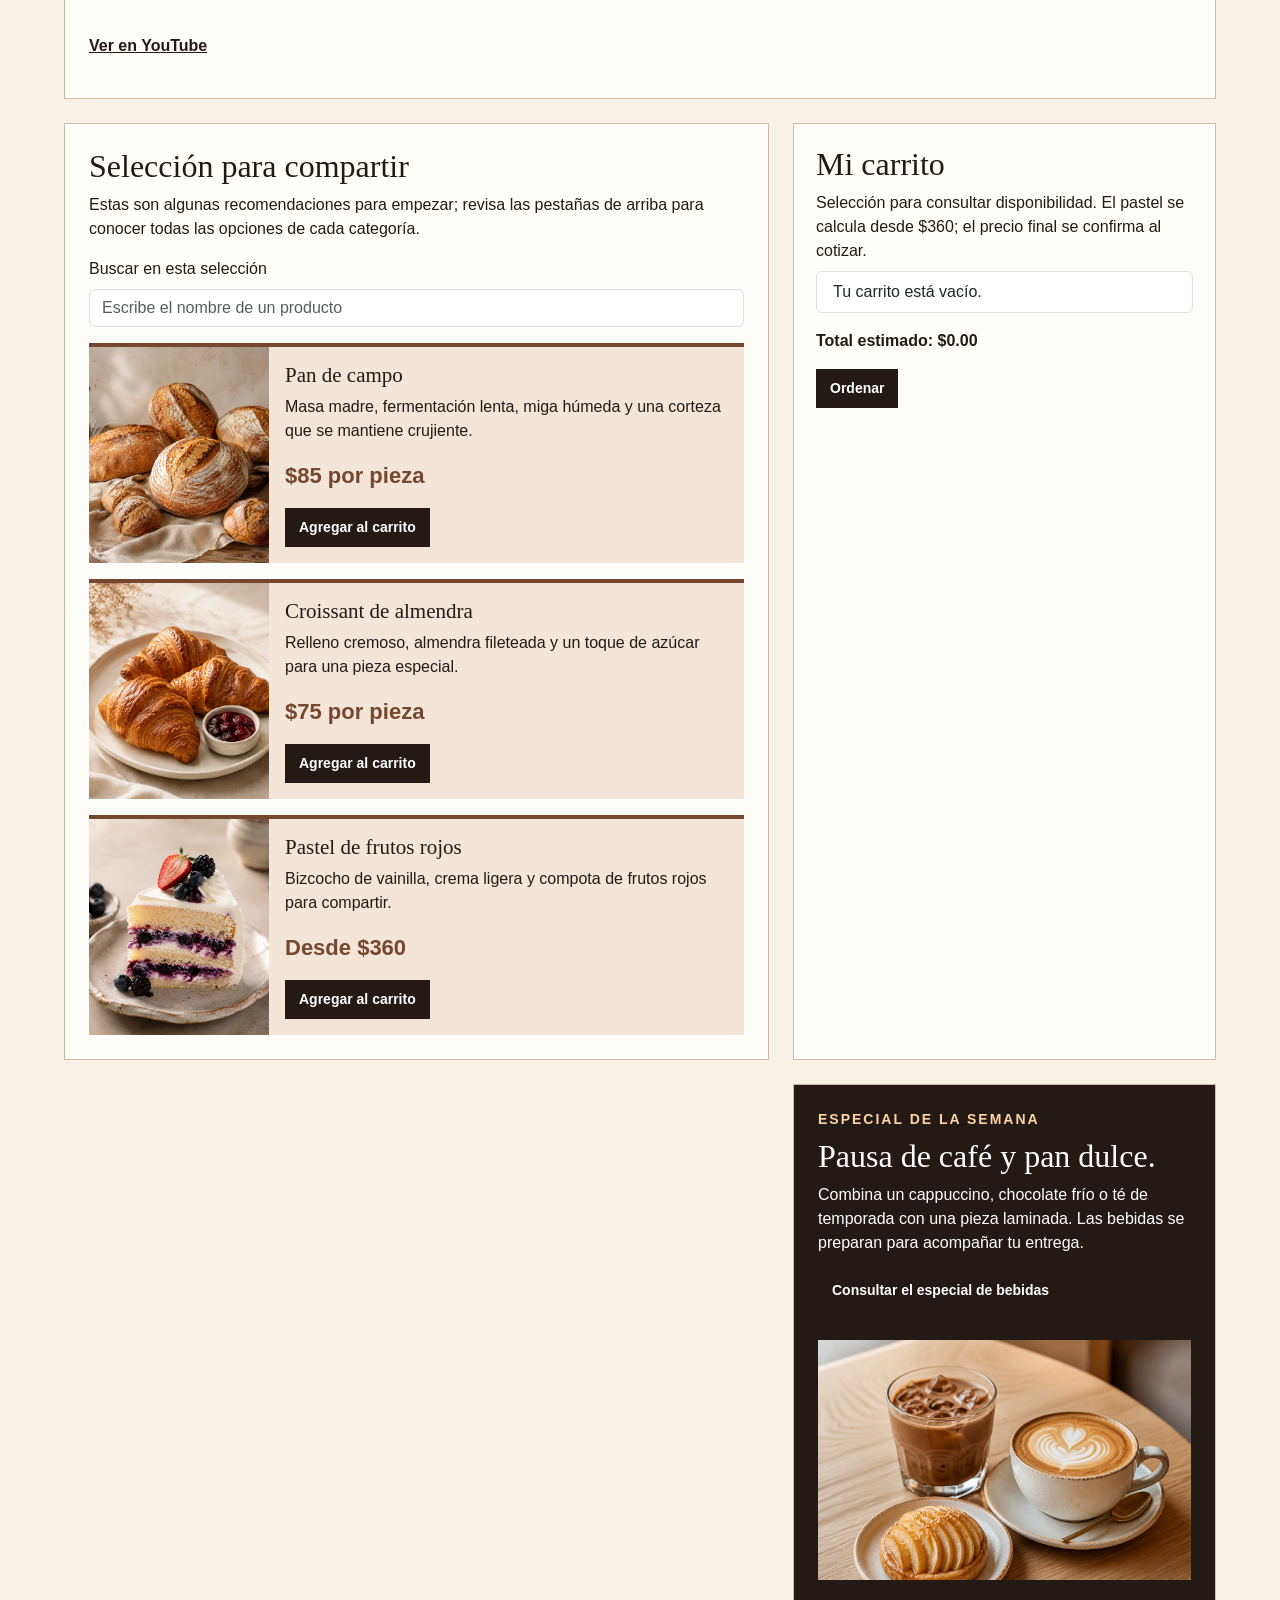
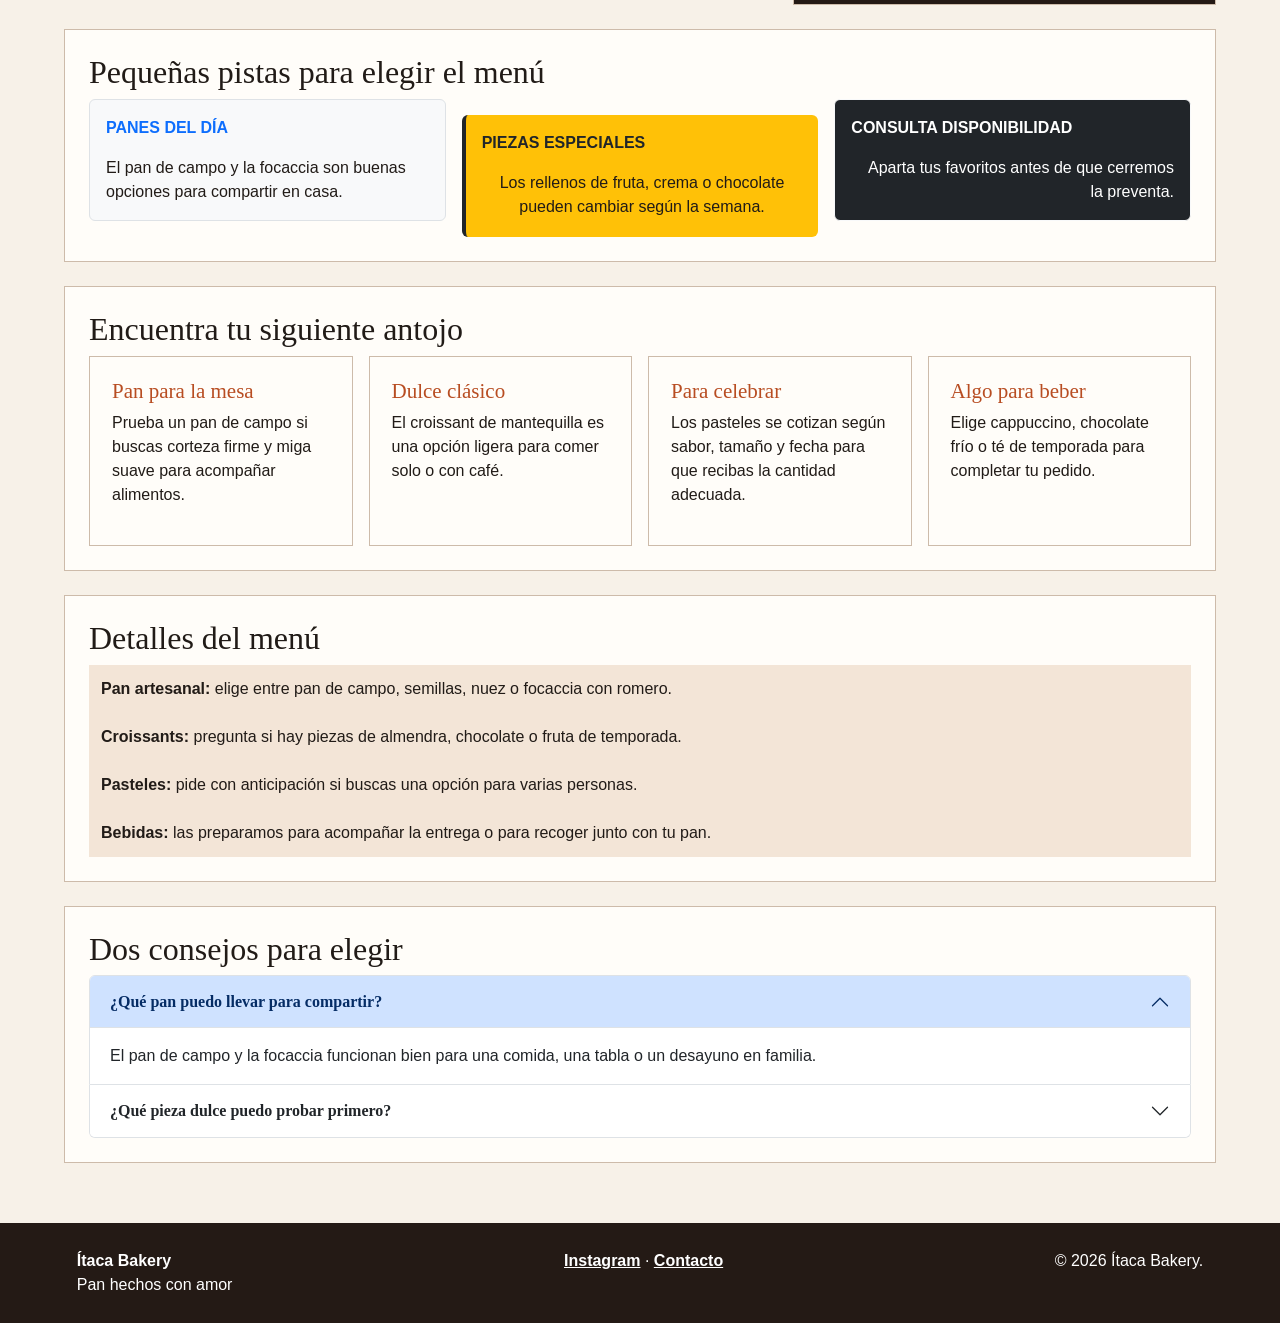
==== commit b9bb7c3e: "Add pickup time confirmation to cart" ====
--- a/menu.html
+++ b/menu.html
@@ -166,7 +166,11 @@
         <p class="mb-2">Selección para consultar disponibilidad. El pastel se calcula desde $360; el precio final se confirma al cotizar.</p>
         <ul class="list-group mb-3" id="carrito" aria-live="polite"></ul>
         <p class="fw-bold">Total estimado: <span id="total-carrito">$0.00</span></p>
-        <a class="boton pequeno" href="contacto.html">Consultar mi pedido</a>
+        <button class="boton pequeno" id="btn-ordenar" type="button" disabled>Ordenar</button>
+        <div class="alert alert-success mt-3 d-none" id="confirmacion-pedido" role="status" aria-live="polite">
+          <p class="mb-3" id="mensaje-pedido"></p>
+          <a class="boton pequeno" href="contacto.html#mapa">Ver mapa para recoger mi pedido</a>
+        </div>
       </section>
 
       <section id="bebidas-especial" class="especial">
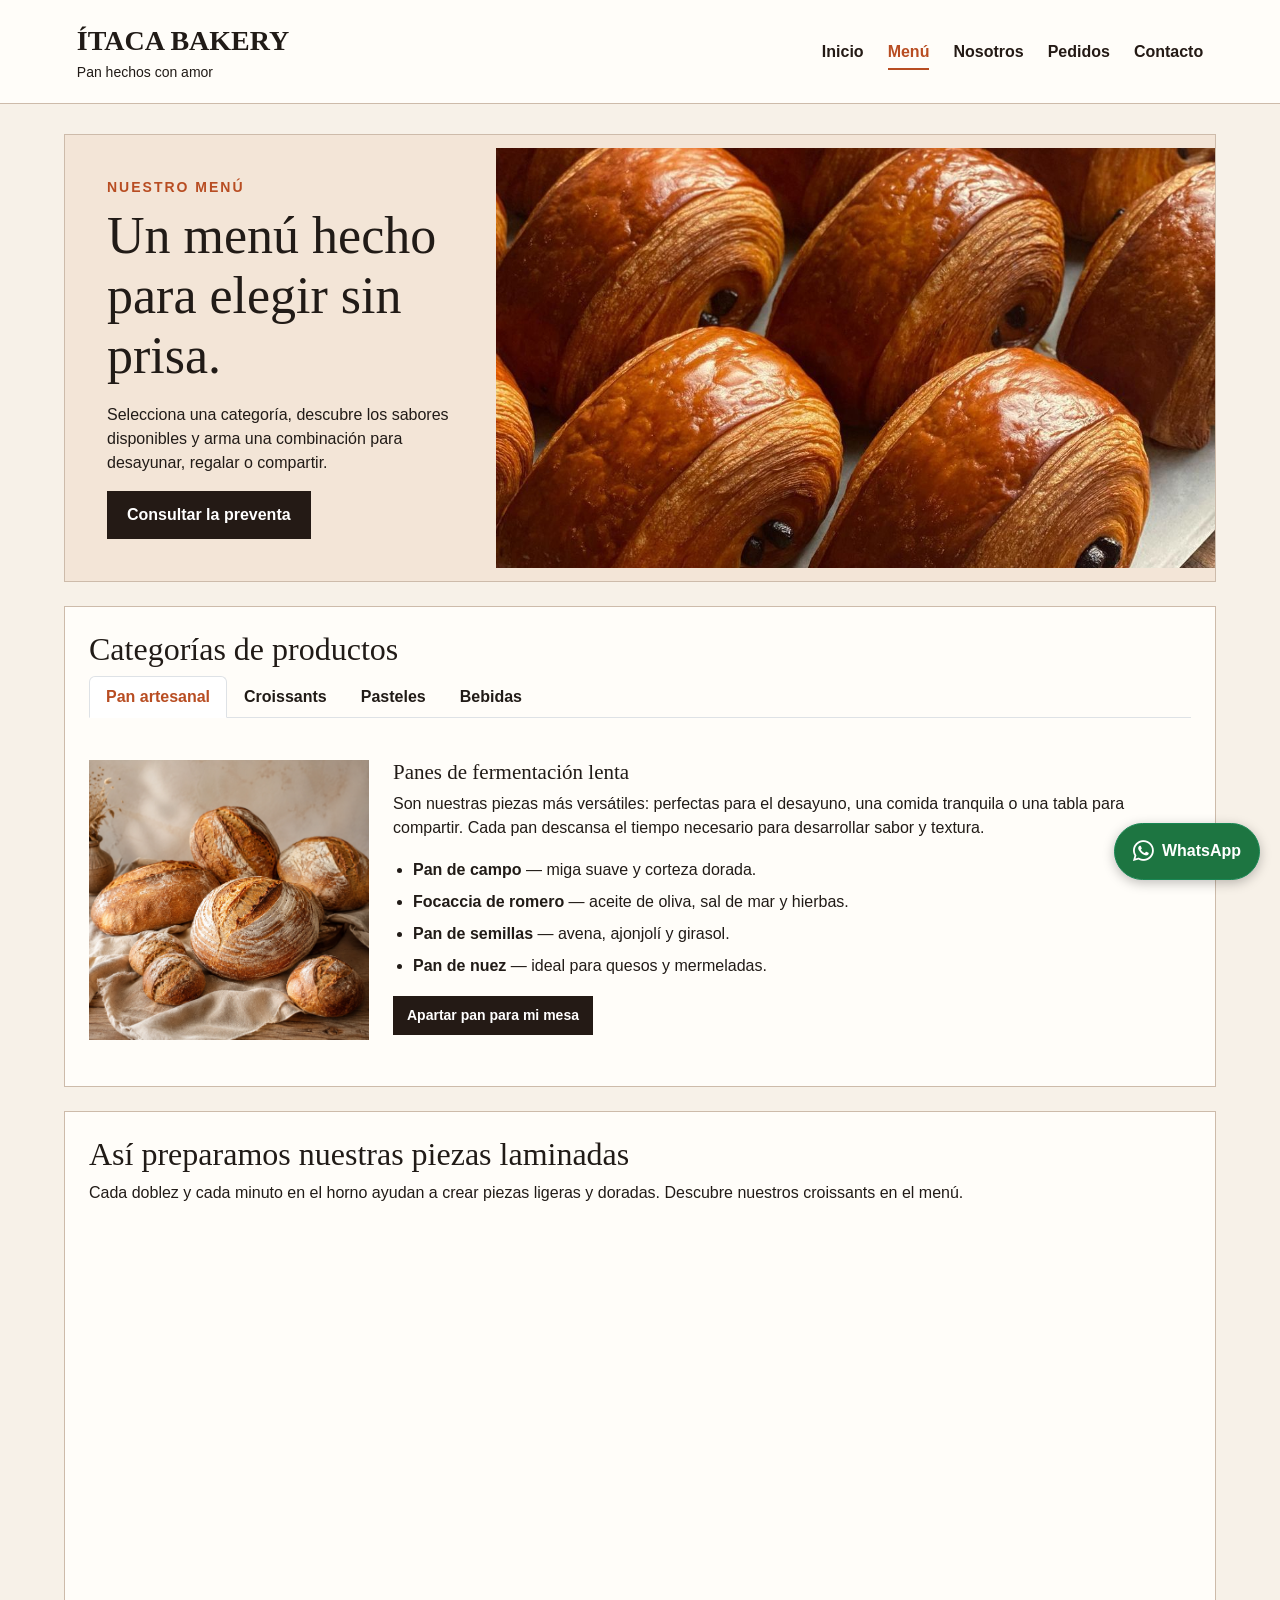
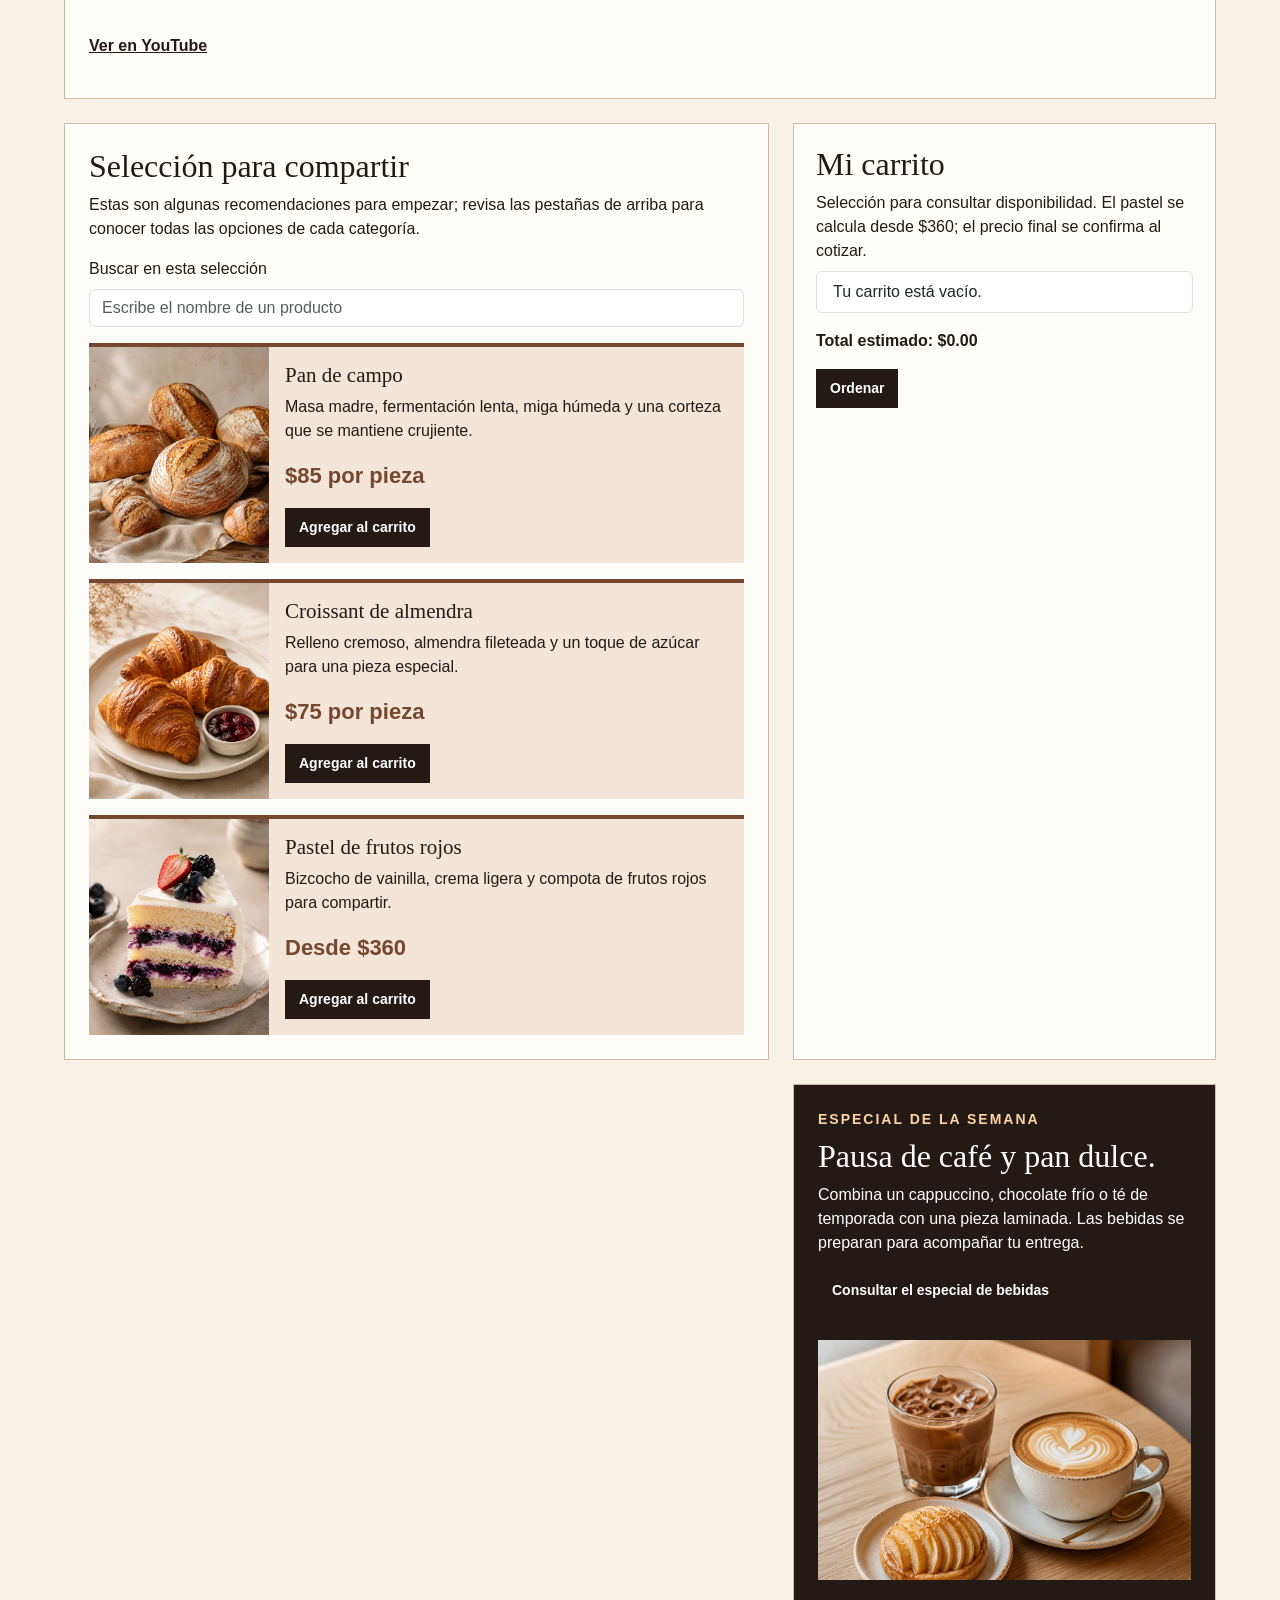
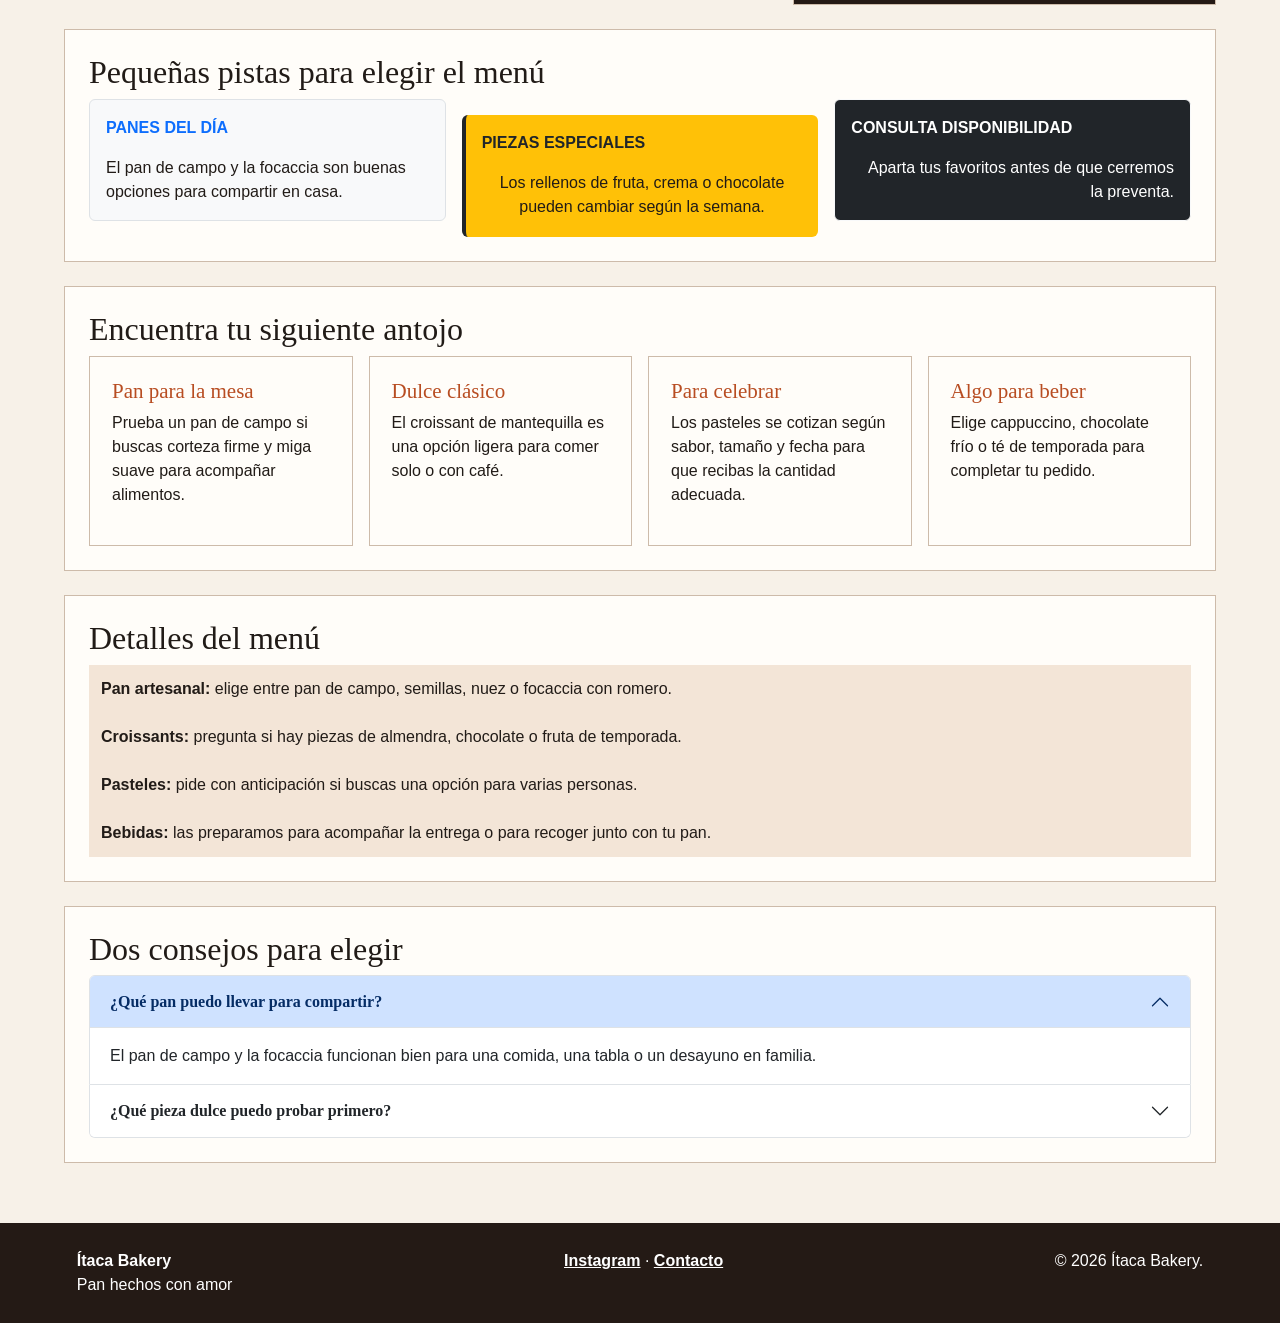
==== commit 774022fb: "Show WhatsApp button on every page" ====
--- a/menu.html
+++ b/menu.html
@@ -6,6 +6,7 @@
     <title>Menú de pan artesanal y pasteles | Ítaca Bakery</title>
     <link href="https://cdn.jsdelivr.net/npm/bootstrap@5.0.2/dist/css/bootstrap.min.css" rel="stylesheet">
     <link rel="stylesheet" href="estilos.css">
+    <link rel="stylesheet" href="https://cdn.jsdelivr.net/npm/bootstrap-icons@1.11.3/font/bootstrap-icons.min.css">
     <meta name="description" content="Conoce el menú de Ítaca Bakery: panes de masa madre, croissants, pasteles y bebidas artesanales disponibles por preventa en Roma Norte.">
   </head>
   <body>
@@ -234,6 +235,7 @@
       </section>
     </main>
 
+    <a class="btn btn-success whatsapp-flotante" href="https://wa.me/525512345678?text=Hola%2C%20%C3%8Dtaca%20Bakery.%20Quiero%20consultar%20los%20panes%20de%20masa%20madre%2C%20croissants%20y%20pasteles%20disponibles%20para%20la%20preventa.%20%C2%BFMe%20ayudan%20con%20sabores%2C%20precios%20y%20opciones%20de%20entrega%20o%20recolecci%C3%B3n%3F" target="_blank" rel="noopener noreferrer" aria-label="Consultar por WhatsApp los productos y la preventa de Ítaca Bakery" title="WhatsApp de demostración"><i class="bi bi-whatsapp" aria-hidden="true"></i><span>WhatsApp</span></a>
     <footer>
       <div><strong>Ítaca Bakery</strong><br>Pan hechos con amor</div>
       <div><a href="https://www.instagram.com/" target="_blank" rel="noopener noreferrer">Instagram</a> · <a href="contacto.html">Contacto</a></div>
